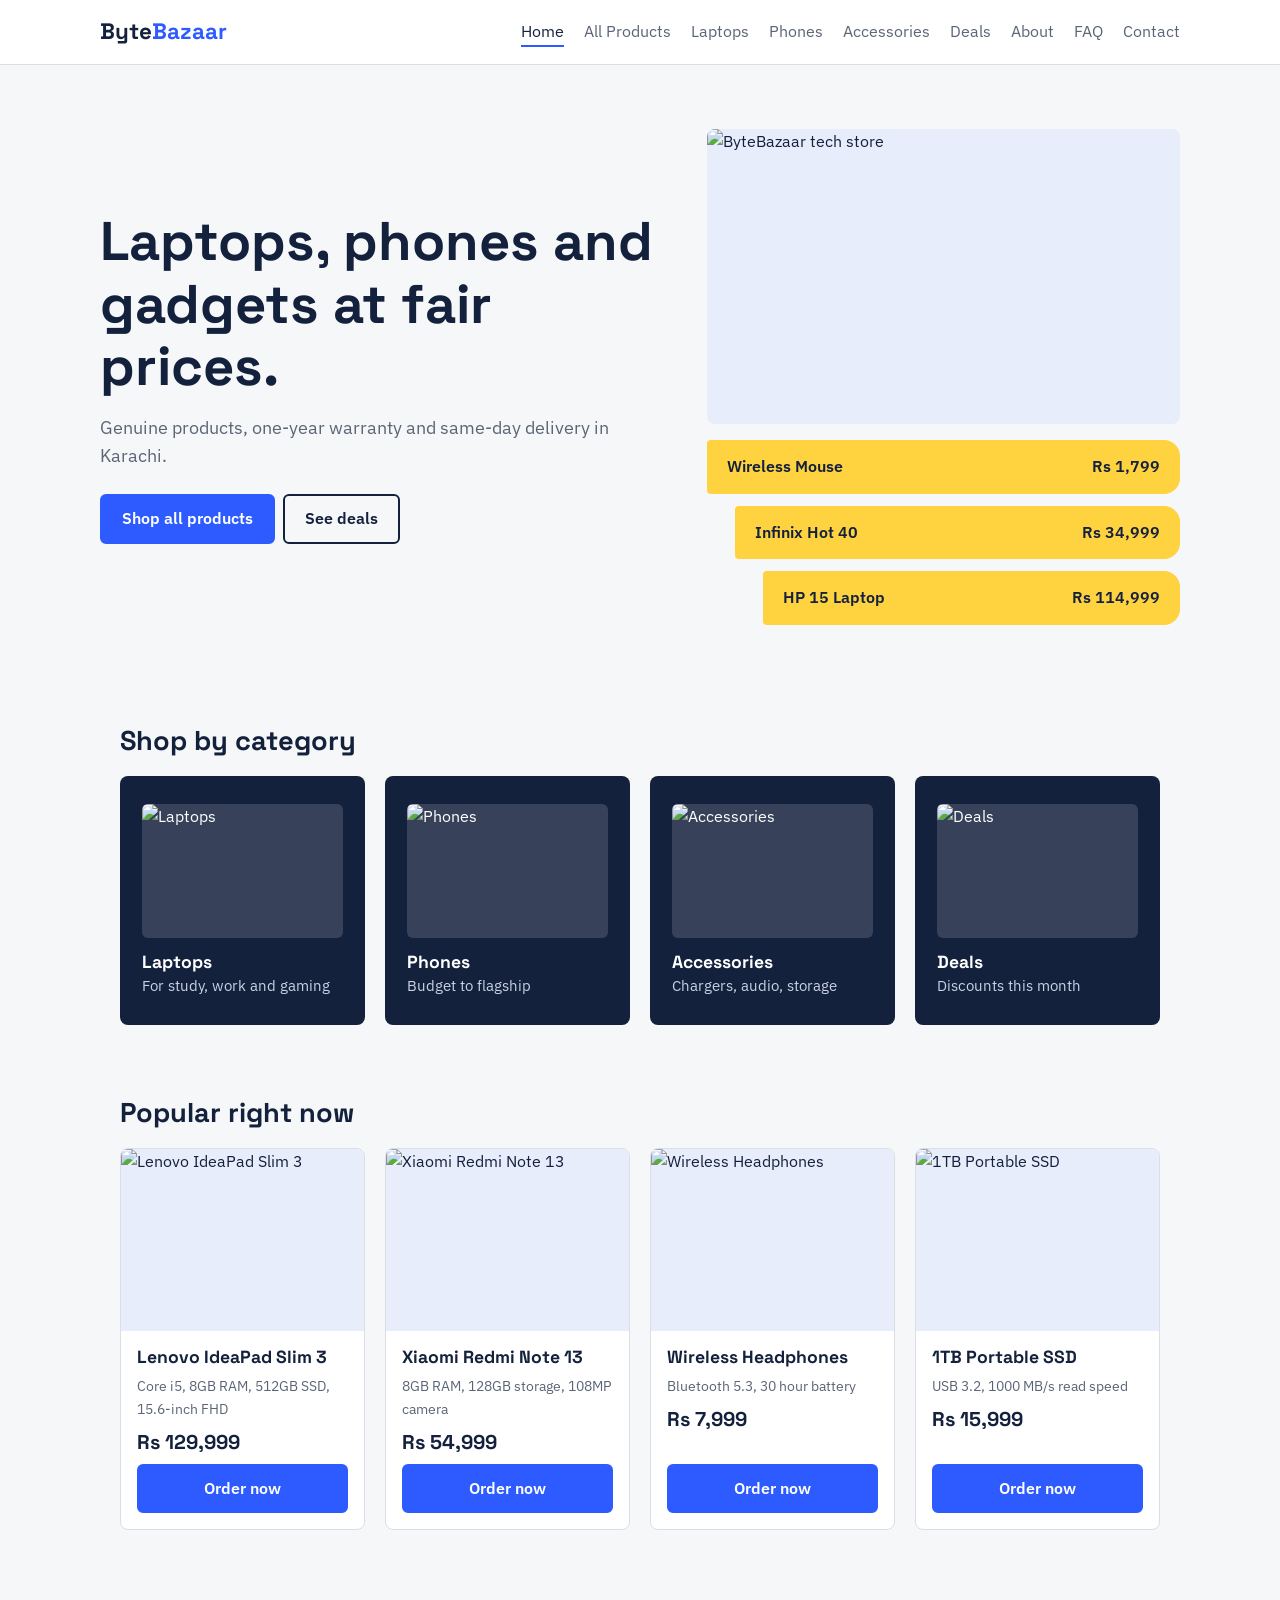
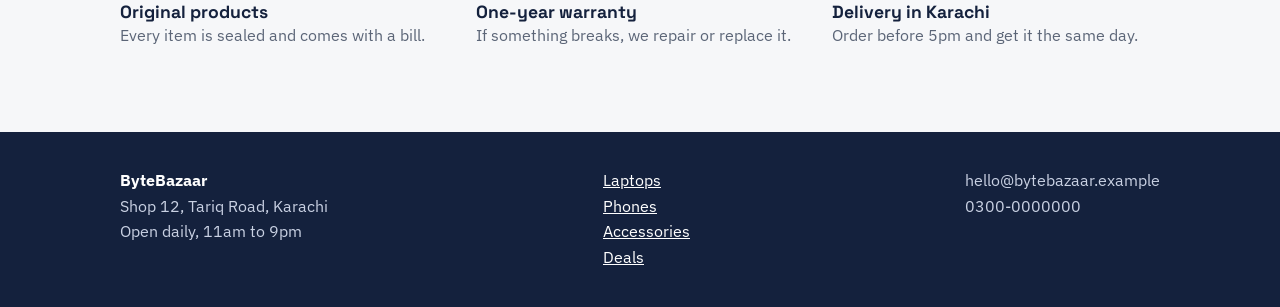
==== index.html @ e1d4a132 "Add files via upload" ====
<!DOCTYPE html>
<html lang="en">

<head>
    <meta charset="UTF-8">
    <meta name="viewport" content="width=device-width, initial-scale=1">
    <title>Home | ByteBazaar</title>
    <meta name="description" content="ByteBazaar - laptops, phones and accessories in Karachi.">
    <link rel="preconnect" href="https://fonts.googleapis.com">
    <link
        href="https://fonts.googleapis.com/css2?family=IBM+Plex+Sans:wght@400;600&family=Space+Grotesk:wght@500;700&display=swap"
        rel="stylesheet">
    <link rel="stylesheet" href="style.css">
</head>

<body>
    <header>
        <div class="wrap nav">
            <a class="logo" href="index.html">Byte<span>Bazaar</span></a>
            <nav aria-label="Main">
                <ul>
                    <li><a href="index.html" class="active" aria-current="page">Home</a></li>
                    <li><a href="products.html">All Products</a></li>
                    <li><a href="laptops.html">Laptops</a></li>
                    <li><a href="phones.html">Phones</a></li>
                    <li><a href="accessories.html">Accessories</a></li>
                    <li><a href="deals.html">Deals</a></li>
                    <li><a href="about.html">About</a></li>
                    <li><a href="faq.html">FAQ</a></li>
                    <li><a href="contact.html">Contact</a></li>
                </ul>
            </nav>
        </div>
    </header>
    <main>

        <div class="wrap hero">
            <div>
                <h1>Laptops, phones and gadgets at fair prices.</h1>
                <p>Genuine products, one-year warranty and same-day delivery in Karachi.</p>
                <a class="btn" href="products.html">Shop all products</a><a class="btn alt" href="deals.html">See
                    deals</a>
            </div>
            <div><img class="hero-img" src="images/hero.jpeg" alt="ByteBazaar tech store">
                <div class="tags" aria-label="Sample prices">
                    <div class="tag"><span>Wireless Mouse</span><span>Rs 1,799</span></div>
                    <div class="tag"><span>Infinix Hot 40</span><span>Rs 34,999</span></div>
                    <div class="tag"><span>HP 15 Laptop</span><span>Rs 114,999</span></div>
                </div>
            </div>
        </div>
        <section>
            <div class="wrap">
                <h2>Shop by category</h2>
                <div class="cats">
                    <a class="cat" href="laptops.html"><img src="images/laptop.jpeg" alt="Laptops">
                        <h3>Laptops</h3>
                        <p>For study, work and gaming</p>
                    </a>
                    <a class="cat" href="phones.html"><img src="images/phone.jpeg" alt="Phones">
                        <h3>Phones</h3>
                        <p>Budget to flagship</p>
                    </a>
                    <a class="cat" href="accessories.html"><img src="images/acessories.jpeg" alt="Accessories">
                        <h3>Accessories</h3>
                        <p>Chargers, audio, storage</p>
                    </a>
                    <a class="cat" href="deals.html"><img src="images/deal.jpeg" alt="Deals">
                        <h3>Deals</h3>
                        <p>Discounts this month</p>
                    </a>
                </div>
            </div>
        </section>
        <section>
            <div class="wrap">
                <h2>Popular right now</h2>
                <div class="grid">
                    <article class="item">
                        <div class="pic"><img src="images/Lenovo IdeaPad Slim 3.jpeg" alt="Lenovo IdeaPad Slim 3"
                                loading="lazy"></div>
                        <div class="body">
                            <h3>Lenovo IdeaPad Slim 3</h3>
                            <p class="specs">Core i5, 8GB RAM, 512GB SSD, 15.6-inch FHD</p>
                            <p class="price">Rs 129,999</p>
                            <a class="btn" href="contact.html">Order now</a>
                        </div>
                    </article>
                    <article class="item">
                        <div class="pic"><img src="images/Xiaomi Redmi Note 13.jpeg" alt="Xiaomi Redmi Note 13"
                                loading="lazy"></div>
                        <div class="body">
                            <h3>Xiaomi Redmi Note 13</h3>
                            <p class="specs">8GB RAM, 128GB storage, 108MP camera</p>
                            <p class="price">Rs 54,999</p>
                            <a class="btn" href="contact.html">Order now</a>
                        </div>
                    </article>
                    <article class="item">
                        <div class="pic"><img src="images/Wireless Headphones.jpeg" alt="Wireless Headphones"
                                loading="lazy"></div>
                        <div class="body">
                            <h3>Wireless Headphones</h3>
                            <p class="specs">Bluetooth 5.3, 30 hour battery</p>
                            <p class="price">Rs 7,999</p>
                            <a class="btn" href="contact.html">Order now</a>
                        </div>
                    </article>
                    <article class="item">
                        <div class="pic"><img src="images/1TB Portable SSD.jpeg" alt="1TB Portable SSD" loading="lazy">
                        </div>
                        <div class="body">
                            <h3>1TB Portable SSD</h3>
                            <p class="specs">USB 3.2, 1000 MB/s read speed</p>
                            <p class="price">Rs 15,999</p>
                            <a class="btn" href="contact.html">Order now</a>
                        </div>
                    </article>
                </div>
            </div>
        </section>
        <section>
            <div class="wrap">
                <div class="points">
                    <div>
                        <h3>Original products</h3>
                        <p>Every item is sealed and comes with a bill.</p>
                    </div>
                    <div>
                        <h3>One-year warranty</h3>
                        <p>If something breaks, we repair or replace it.</p>
                    </div>
                    <div>
                        <h3>Delivery in Karachi</h3>
                        <p>Order before 5pm and get it the same day.</p>
                    </div>
                </div>
            </div>
        </section>
    </main>
    <footer>
        <div class="wrap foot">
            <div><strong style="color:#fff">ByteBazaar</strong>
                <p>Shop 12, Tariq Road, Karachi<br>Open daily, 11am to 9pm</p>
            </div>
            <ul>
                <li><a href="laptops.html">Laptops</a></li>
                <li><a href="phones.html">Phones</a></li>
                <li><a href="accessories.html">Accessories</a></li>
                <li><a href="deals.html">Deals</a></li>
            </ul>
            <div>
                <p>hello@bytebazaar.example<br>0300-0000000</p>
            </div>
        </div>
    </footer>
</body>

</html>
---- style.css ----
:root{--paper:#F6F7F9;--ink:#14213D;--blue:#2D5BFF;--tag:#FFD23F;--muted:#5B6577;--line:#D9DEE7;--tint:#E8EDFB}
*{box-sizing:border-box;margin:0}
body{font-family:'IBM Plex Sans',system-ui,sans-serif;background:var(--paper);color:var(--ink);line-height:1.6}
h1,h2,h3{font-family:'Space Grotesk',system-ui,sans-serif;line-height:1.15}
h1{font-size:clamp(2rem,5vw,3.4rem);margin-bottom:16px}
h2{font-size:1.7rem;margin-bottom:20px}
h3{font-size:1.1rem}
p{max-width:65ch}
.wrap{max-width:1080px;margin:0 auto;padding:0 20px}
:focus-visible{outline:3px solid var(--blue);outline-offset:2px}

header{background:#fff;border-bottom:1px solid var(--line);position:sticky;top:0;z-index:5}
.nav{display:flex;flex-wrap:wrap;align-items:center;justify-content:space-between;gap:8px 28px;padding:14px 0}
.logo{font-family:'Space Grotesk',system-ui,sans-serif;font-weight:700;font-size:1.4rem;text-decoration:none;color:var(--ink)}
.logo span{color:var(--blue)}
nav ul{list-style:none;display:flex;flex-wrap:wrap;gap:4px 20px;padding:0}
nav a{text-decoration:none;color:var(--muted);padding:4px 0;border-bottom:2px solid transparent}
nav a:hover,nav a.active{color:var(--ink);border-color:var(--blue)}

.hero{display:grid;grid-template-columns:1.2fr 1fr;gap:40px;align-items:center;padding:64px 0}
.hero p{color:var(--muted);margin-bottom:24px;font-size:1.1rem}
.tags{display:flex;flex-direction:column;gap:12px}
.tag{background:var(--tag);padding:14px 20px;border-radius:4px 16px 16px 4px;display:flex;justify-content:space-between;gap:16px;font-weight:600}
.tag:nth-child(2){margin-left:28px}
.tag:nth-child(3){margin-left:56px}

.btn{display:inline-block;background:var(--blue);color:#fff;padding:10px 20px;border-radius:6px;text-decoration:none;font-weight:600;border:2px solid var(--blue)}
.btn:hover{background:var(--ink);border-color:var(--ink)}
.btn.alt{background:transparent;color:var(--ink);border-color:var(--ink);margin-left:8px}
.btn.alt:hover{background:var(--ink);color:#fff}

section{padding:36px 0}
.page-head{padding:48px 0 8px}
.page-head p{color:var(--muted)}
.grid{display:grid;grid-template-columns:repeat(auto-fill,minmax(235px,1fr));gap:20px}
.item{background:#fff;border:1px solid var(--line);border-radius:8px;overflow:hidden;display:flex;flex-direction:column}
.pic{background:var(--tint);aspect-ratio:4/3;overflow:hidden}
.pic img{width:100%;height:100%;object-fit:cover;display:block}
.hero-img,.about-img{width:100%;object-fit:cover;border-radius:8px;background:var(--tint);display:block}
.hero-img{aspect-ratio:16/10;margin-bottom:16px}
.about-img{aspect-ratio:4/3;margin-bottom:20px}
.cat img{width:100%;aspect-ratio:3/2;object-fit:cover;border-radius:6px;margin-bottom:14px;background:rgba(255,255,255,.15);display:block}
.item .body{padding:16px;display:flex;flex-direction:column;gap:6px;flex:1}
.specs{color:var(--muted);font-size:.9rem}
.price{font-family:'Space Grotesk',system-ui,sans-serif;font-weight:700;font-size:1.25rem}
.was{color:var(--muted);text-decoration:line-through;font-weight:400;font-size:.95rem;margin-left:6px}
.save{background:var(--tag);font-size:.8rem;font-weight:600;padding:2px 8px;border-radius:4px;align-self:flex-start}
.item .btn{margin-top:auto;text-align:center}

.cats{display:grid;grid-template-columns:repeat(auto-fit,minmax(200px,1fr));gap:20px}
.cat{background:var(--ink);color:#fff;text-decoration:none;padding:28px 22px;border-radius:8px;display:block}
.cat:hover{background:var(--blue)}
.cat .big{font-size:2.4rem;display:block}
.cat p{color:#C9D1E3;font-size:.95rem}

.points{display:grid;grid-template-columns:repeat(auto-fit,minmax(240px,1fr));gap:28px}
.points p{color:var(--muted)}

.two{display:grid;grid-template-columns:1.4fr 1fr;gap:40px}
.two p{margin-bottom:14px}
.facts{background:#fff;border:1px solid var(--line);border-radius:8px;padding:22px;list-style:none}
.facts li{padding:8px 0;border-bottom:1px solid var(--line)}
.facts li:last-child{border:0}

details{background:#fff;border:1px solid var(--line);border-radius:8px;padding:16px 20px;margin-bottom:12px}
summary{font-weight:600;cursor:pointer}
details p{margin-top:10px;color:var(--muted)}

form{background:#fff;border:1px solid var(--line);border-radius:8px;padding:24px;display:grid;gap:14px}
label{font-weight:600;display:grid;gap:6px}
input,select,textarea{font:inherit;padding:10px;border:1px solid var(--line);border-radius:6px;background:var(--paper)}
button{font:inherit;cursor:pointer}
.contact-grid{display:grid;grid-template-columns:1.3fr 1fr;gap:40px}

footer{background:var(--ink);color:#C9D1E3;margin-top:48px;padding:36px 0}
.foot{display:flex;flex-wrap:wrap;justify-content:space-between;gap:24px}
footer a{color:#fff}
footer ul{list-style:none;padding:0}

@media (max-width:760px){
.hero,.two,.contact-grid{grid-template-columns:1fr}
.tag:nth-child(n){margin-left:0}
.btn.alt{margin-left:0;margin-top:10px}
}
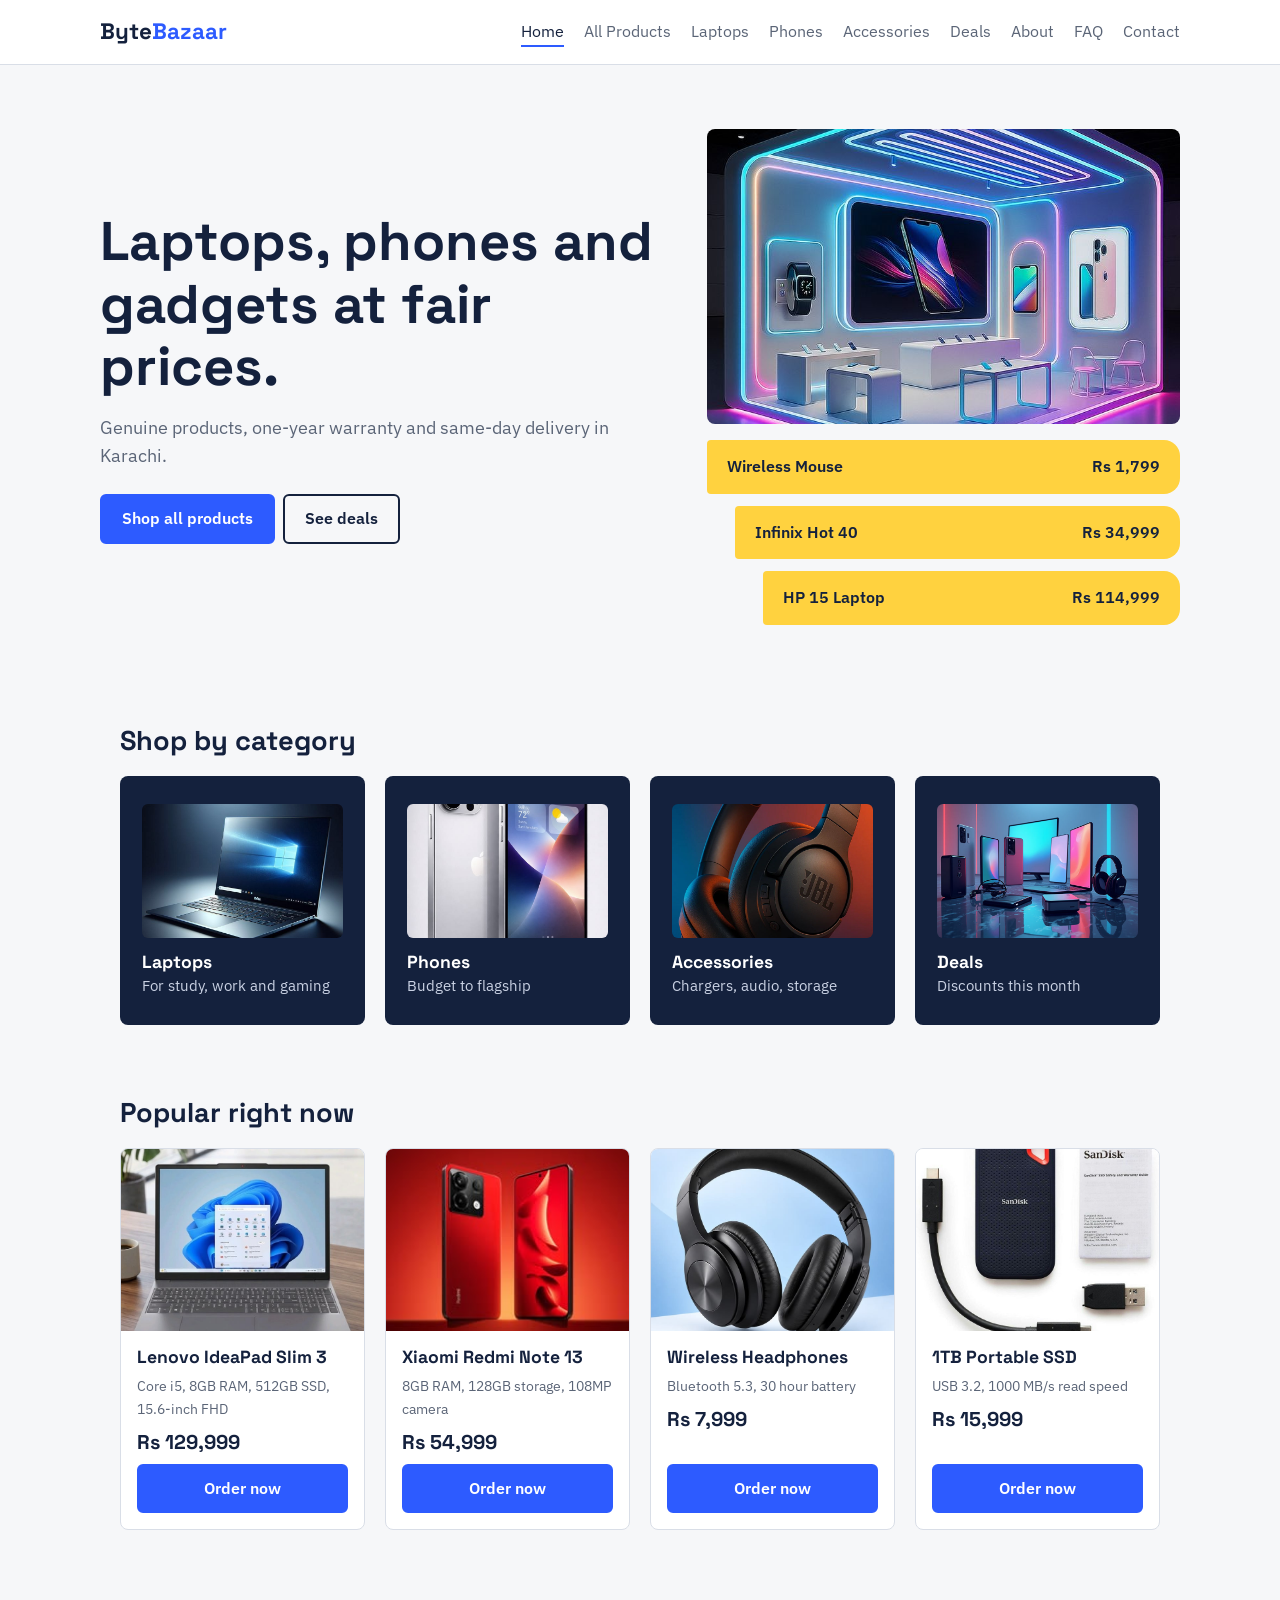
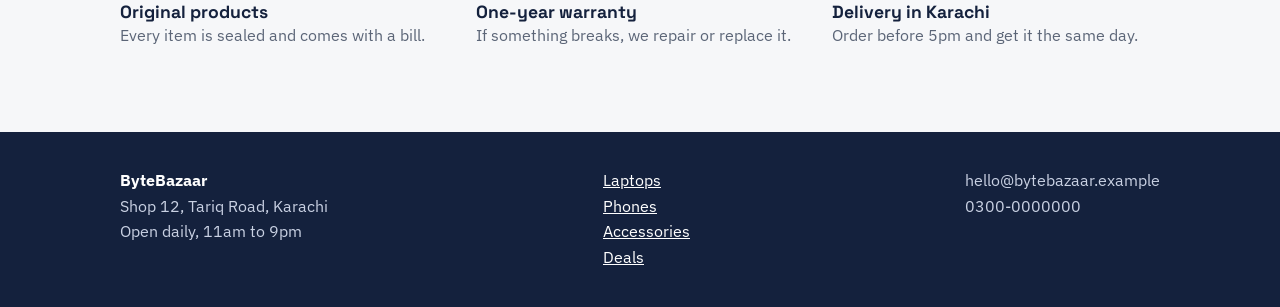
==== commit 14b6d5a5: "index.html" ====
--- a/index.html
+++ b/index.html
@@ -41,7 +41,7 @@
                 <a class="btn" href="products.html">Shop all products</a><a class="btn alt" href="deals.html">See
                     deals</a>
             </div>
-            <div><img class="hero-img" src="images/hero.jpeg" alt="ByteBazaar tech store">
+            <div><img class="hero-img" src="hero.jpeg" alt="ByteBazaar tech store">
                 <div class="tags" aria-label="Sample prices">
                     <div class="tag"><span>Wireless Mouse</span><span>Rs 1,799</span></div>
                     <div class="tag"><span>Infinix Hot 40</span><span>Rs 34,999</span></div>
@@ -53,19 +53,19 @@
             <div class="wrap">
                 <h2>Shop by category</h2>
                 <div class="cats">
-                    <a class="cat" href="laptops.html"><img src="images/laptop.jpeg" alt="Laptops">
+                    <a class="cat" href="laptops.html"><img src="laptop.jpeg" alt="Laptops">
                         <h3>Laptops</h3>
                         <p>For study, work and gaming</p>
                     </a>
-                    <a class="cat" href="phones.html"><img src="images/phone.jpeg" alt="Phones">
+                    <a class="cat" href="phones.html"><img src="phone.jpeg" alt="Phones">
                         <h3>Phones</h3>
                         <p>Budget to flagship</p>
                     </a>
-                    <a class="cat" href="accessories.html"><img src="images/acessories.jpeg" alt="Accessories">
+                    <a class="cat" href="accessories.html"><img src="acessories.jpeg" alt="Accessories">
                         <h3>Accessories</h3>
                         <p>Chargers, audio, storage</p>
                     </a>
-                    <a class="cat" href="deals.html"><img src="images/deal.jpeg" alt="Deals">
+                    <a class="cat" href="deals.html"><img src="deal.jpeg" alt="Deals">
                         <h3>Deals</h3>
                         <p>Discounts this month</p>
                     </a>
@@ -77,7 +77,7 @@
                 <h2>Popular right now</h2>
                 <div class="grid">
                     <article class="item">
-                        <div class="pic"><img src="images/Lenovo IdeaPad Slim 3.jpeg" alt="Lenovo IdeaPad Slim 3"
+                        <div class="pic"><img src="Lenovo IdeaPad Slim 3.jpeg" alt="Lenovo IdeaPad Slim 3"
                                 loading="lazy"></div>
                         <div class="body">
                             <h3>Lenovo IdeaPad Slim 3</h3>
@@ -87,7 +87,7 @@
                         </div>
                     </article>
                     <article class="item">
-                        <div class="pic"><img src="images/Xiaomi Redmi Note 13.jpeg" alt="Xiaomi Redmi Note 13"
+                        <div class="pic"><img src="Xiaomi Redmi Note 13.jpeg" alt="Xiaomi Redmi Note 13"
                                 loading="lazy"></div>
                         <div class="body">
                             <h3>Xiaomi Redmi Note 13</h3>
@@ -97,7 +97,7 @@
                         </div>
                     </article>
                     <article class="item">
-                        <div class="pic"><img src="images/Wireless Headphones.jpeg" alt="Wireless Headphones"
+                        <div class="pic"><img src="Wireless Headphones.jpeg" alt="Wireless Headphones"
                                 loading="lazy"></div>
                         <div class="body">
                             <h3>Wireless Headphones</h3>
@@ -107,7 +107,7 @@
                         </div>
                     </article>
                     <article class="item">
-                        <div class="pic"><img src="images/1TB Portable SSD.jpeg" alt="1TB Portable SSD" loading="lazy">
+                        <div class="pic"><img src="1TB Portable SSD.jpeg" alt="1TB Portable SSD" loading="lazy">
                         </div>
                         <div class="body">
                             <h3>1TB Portable SSD</h3>
@@ -156,4 +156,4 @@
     </footer>
 </body>
 
-</html>+</html>
